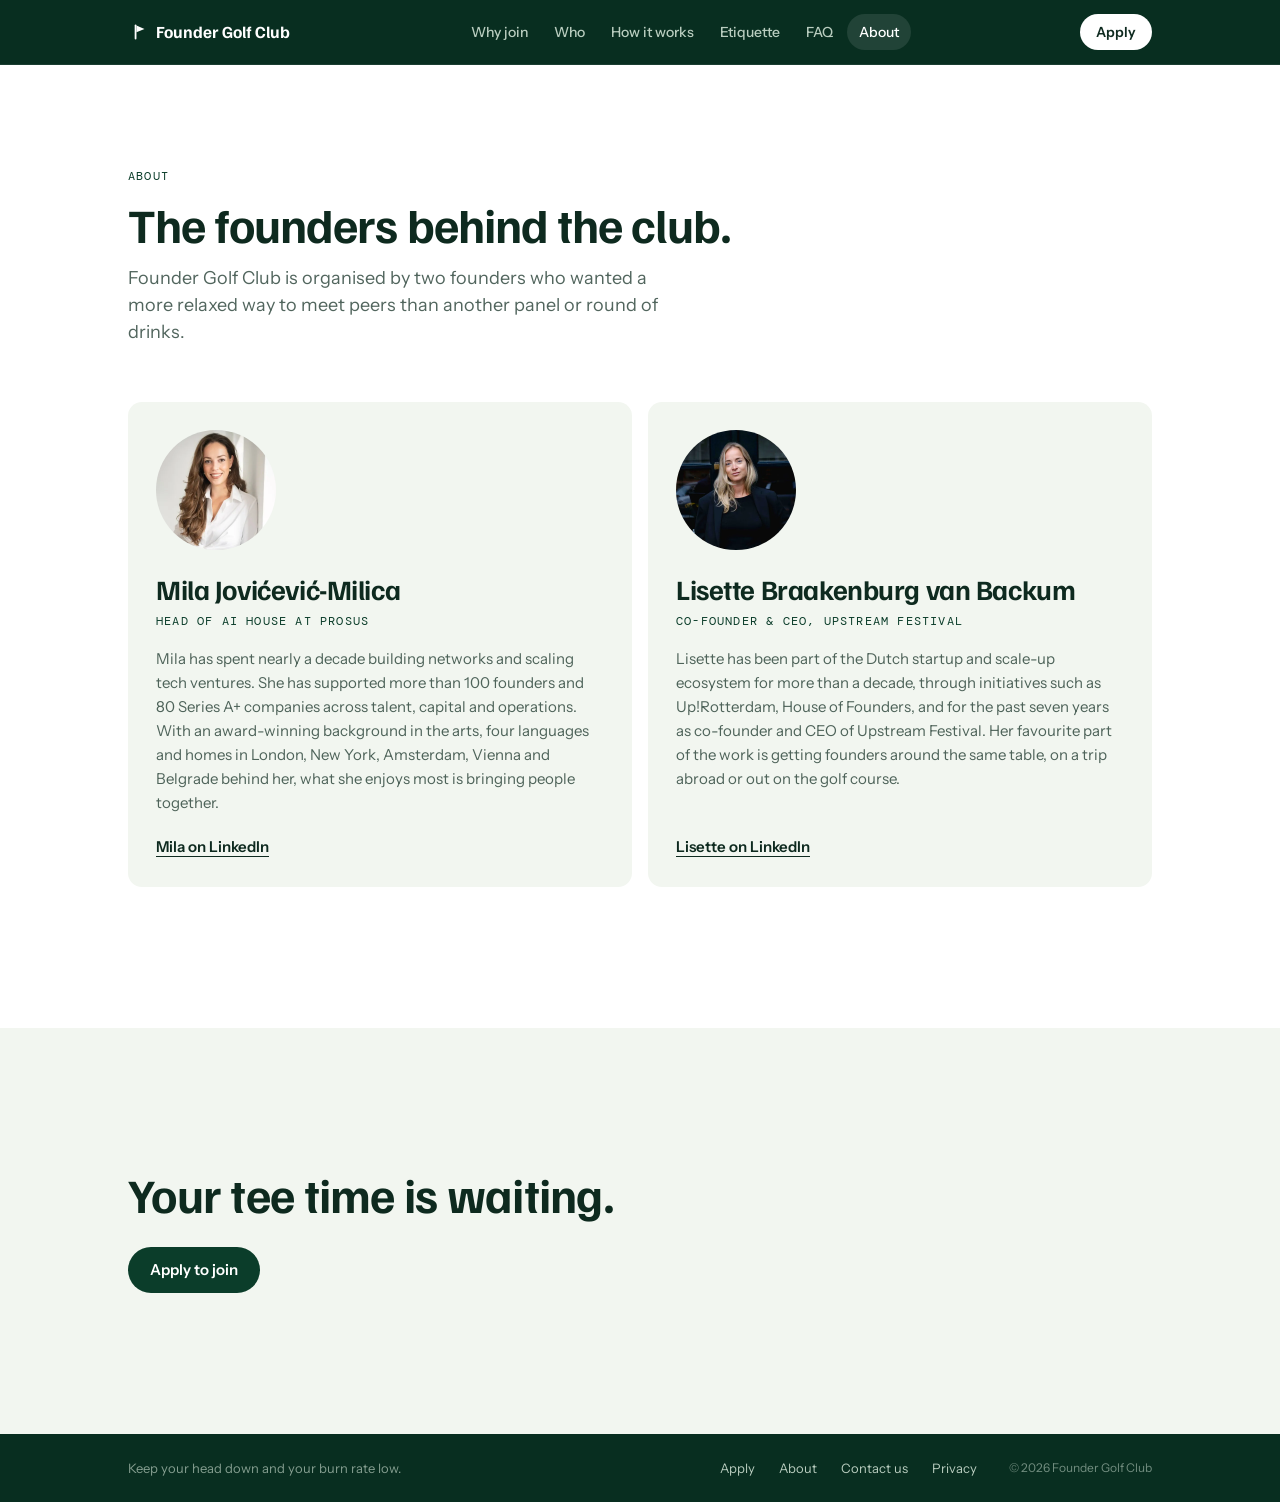
==== about/index.html @ c4867b23 "Reword the last line of Lisette's bio Co-Authored-By: Claude Opus 5.5 <noreply@anthropic.com> Claude" ====
<!doctype html>
<html lang="en">
<head>
  <meta charset="utf-8">
  <meta name="viewport" content="width=device-width, initial-scale=1">
  <title>About | Founder Golf Club</title>
  <meta name="description" content="Meet the founders behind Founder Golf Club.">
  <meta property="og:type" content="website">
  <meta property="og:url" content="https://www.foundergolfclub.nl/about/">
  <meta property="og:title" content="About | Founder Golf Club">
  <meta property="og:description" content="Meet the founders behind Founder Golf Club.">
  <meta property="og:image" content="https://www.foundergolfclub.nl/images/og-image.jpg">
  <meta property="og:image:width" content="1200">
  <meta property="og:image:height" content="630">
  <meta name="twitter:card" content="summary_large_image">
  <link rel="icon" href="/favicon.svg" type="image/svg+xml">
  <link rel="icon" href="/favicon.png" sizes="32x32" type="image/png">
  <link rel="apple-touch-icon" href="/apple-touch-icon.png">
  <link rel="preload" href="/fonts/familjen-grotesk-latin-wght-normal.woff2" as="font" type="font/woff2" crossorigin>
  <link rel="preload" href="/fonts/instrument-sans-latin-400-normal.woff2" as="font" type="font/woff2" crossorigin>
  <link rel="stylesheet" href="/styles.css">
  <script src="/script.js" defer></script>
</head>
<body>
  <header class="site-header">
    <div class="header-inner wrap">
      <a class="logo" href="/"><svg class="logo-flag" viewBox="0 0 32 32" width="22" height="22" aria-hidden="true"><path d="M11 6.5v19" stroke="currentColor" stroke-width="2.6" stroke-linecap="round"/><path class="flag-cloth" d="M12.3 6.5 24 11.5l-11.7 5z" fill="currentColor"/></svg><span>Founder Golf Club</span></a>
      <nav class="nav" id="nav" aria-label="Main">
        <a href="/#why">Why join</a>
        <a href="/#who">Who</a>
        <a href="/#how">How it works</a>
        <a href="/#etiquette">Etiquette</a>
        <a href="/#faq">FAQ</a>
        <a href="/about/" aria-current="page">About</a>
      </nav>
      <div class="header-actions">
        <a class="button button-white button-small" href="https://milaprojects.notion.site/40cae63767768053b13bd6b14be5f0df" target="_blank" rel="noopener">Apply</a>
        <button class="menu-button" type="button" aria-expanded="false" aria-controls="nav">Menu</button>
      </div>
    </div>
  </header>

  <main class="about-page wrap">
    <p class="eyebrow">About</p>
    <h1>The founders behind the club.</h1>
    <p class="statement">Founder Golf Club is organised by two founders who wanted a more relaxed way to meet peers than another panel or round of drinks.</p>

    <div class="people">
      <article class="person">
        <img class="person-photo" src="/images/mila.webp" width="480" height="480" alt="Portrait of Mila Jovićević-Milica">
        <h2>Mila Jovićević-Milica</h2>
        <p class="person-role">Head of AI House at Prosus</p>
        <p>Mila has spent nearly a decade building networks and scaling tech ventures. She has supported more than 100 founders and 80 Series A+ companies across talent, capital and operations. With an award-winning background in the arts, four languages and homes in London, New York, Amsterdam, Vienna and Belgrade behind her, what she enjoys most is bringing people together.</p>
        <a class="person-link" href="https://www.linkedin.com/in/mila-j/" target="_blank" rel="noopener">Mila on LinkedIn</a>
      </article>

      <article class="person">
        <img class="person-photo" src="/images/lisette.webp" width="480" height="480" alt="Portrait of Lisette Braakenburg van Backum">
        <h2>Lisette Braakenburg van Backum</h2>
        <p class="person-role">Co-founder &amp; CEO, Upstream Festival</p>
        <p>Lisette has been part of the Dutch startup and scale-up ecosystem for more than a decade, through initiatives such as Up!Rotterdam, House of Founders, and for the past seven years as co-founder and CEO of Upstream Festival. Her favourite part of the work is getting founders around the same table, on a trip abroad or out on the golf course.</p>
        <a class="person-link" href="https://www.linkedin.com/in/lisettebraakenburgvanbackum/" target="_blank" rel="noopener">Lisette on LinkedIn</a>
      </article>
    </div>
  </main>

  <section class="closing" aria-labelledby="apply-title">
    <div class="closing-inner wrap">
      <div class="closing-text">
        <h2 id="apply-title">Your tee time is waiting.</h2>
        <a class="button button-green" href="https://milaprojects.notion.site/40cae63767768053b13bd6b14be5f0df" target="_blank" rel="noopener">Apply to join</a>
      </div>
    </div>
  </section>

  <footer class="site-footer">
    <div class="footer-inner wrap">
      <p class="footer-tagline">Keep your head down and your burn rate low.</p>
      <nav class="footer-links" aria-label="Footer">
        <a href="https://milaprojects.notion.site/40cae63767768053b13bd6b14be5f0df" target="_blank" rel="noopener">Apply</a>
        <a href="/about/">About</a>
        <a href="/contact/">Contact us</a>
        <a href="/privacy/">Privacy</a>
      </nav>
      <span class="footer-copy">© 2026 Founder Golf Club</span>
    </div>
  </footer>
</body>
</html>
---- styles.css ----
/* Founder Golf Club */

@font-face { font-family: "Familjen Grotesk"; src: url("/fonts/familjen-grotesk-latin-wght-normal.woff2") format("woff2"); font-weight: 400 700; font-display: swap; }
@font-face { font-family: "Instrument Sans"; src: url("/fonts/instrument-sans-latin-400-normal.woff2") format("woff2"); font-weight: 400; font-display: swap; }
@font-face { font-family: "Instrument Sans"; src: url("/fonts/instrument-sans-latin-500-normal.woff2") format("woff2"); font-weight: 500; font-display: swap; }
@font-face { font-family: "Instrument Sans"; src: url("/fonts/instrument-sans-latin-600-normal.woff2") format("woff2"); font-weight: 600; font-display: swap; }
@font-face { font-family: "DM Mono"; src: url("/fonts/dm-mono-latin-400-normal.woff2") format("woff2"); font-weight: 400; font-display: swap; }

:root {
  --green: #0B3D2A;
  --green-deep: #082E20;
  --ink: #0E2A1F;
  --ink-soft: rgba(14, 42, 31, .72);
  --sage: #DCE9DC;
  --sage-light: #F2F6F0;
  --mist: #B9CDBF;
  --white: #FFFFFF;
  --line: rgba(14, 42, 31, .12);
  --display: "Familjen Grotesk", system-ui, sans-serif;
  --body: "Instrument Sans", system-ui, sans-serif;
  --mono: "DM Mono", ui-monospace, monospace;
  --gutter: clamp(20px, 5vw, 48px);
  --header-height: 64px;
  --section-space: clamp(88px, 11vw, 152px);
}

* { box-sizing: border-box; }
html { scroll-behavior: smooth; scroll-padding-top: calc(var(--header-height) + 8px); }
body { margin: 0; background: var(--white); color: var(--ink); font-family: var(--body); font-size: 16px; line-height: 1.6; -webkit-font-smoothing: antialiased; }
a { color: inherit; }
img { display: block; max-width: 100%; }
h1, h2, h3, p, ol, ul, dl, dd, figure { margin: 0; }
:focus-visible { outline: 2px solid currentColor; outline-offset: 3px; border-radius: 4px; }
@media (prefers-reduced-motion: reduce) { html { scroll-behavior: auto; } * { transition: none !important; } }

.wrap { max-width: 1120px; margin: 0 auto; padding-left: var(--gutter); padding-right: var(--gutter); }

/* Shared text styles */
.eyebrow { font-family: var(--mono); font-size: 12px; letter-spacing: .1em; text-transform: uppercase; color: var(--green); }
h2 { font-family: var(--display); font-weight: 700; font-size: clamp(28px, 3.2vw, 40px); line-height: 1.08; letter-spacing: -.015em; text-wrap: balance; }
.eyebrow + h2 { margin-top: 12px; }
.statement { margin-top: 16px; max-width: 560px; font-size: 18px; line-height: 1.5; color: var(--ink-soft); }

/* Buttons */
.button { display: inline-flex; align-items: center; justify-content: center; min-height: 46px; padding: 0 22px; border-radius: 999px; font-size: 15px; font-weight: 600; text-decoration: none; transition: transform .2s ease, background-color .2s ease; }
.button:hover { transform: translateY(-1px); }
.button-green { background: var(--green); color: var(--white); }
.button-white { background: var(--white); color: var(--ink); }
.button-small { min-height: 36px; padding: 0 16px; font-size: 14px; }

/* Header */
.site-header { position: sticky; top: 0; z-index: 20; background: var(--green-deep); color: var(--white); border-bottom: 1px solid rgba(255, 255, 255, .08); }
.header-inner { display: flex; align-items: center; justify-content: space-between; gap: 24px; min-height: var(--header-height); }
.logo { display: inline-flex; align-items: center; gap: 6px; font-family: var(--display); font-weight: 700; font-size: 17px; text-decoration: none; white-space: nowrap; }
.logo-flag { flex: none; overflow: visible; }
/* The flag waves gently while the logo is hovered */
.flag-cloth { transform-box: fill-box; transform-origin: left center; }
.logo:hover .flag-cloth { animation: flag-wave 1.1s ease-in-out infinite; }
@keyframes flag-wave {
  0%, 100% { transform: skewY(0) scaleX(1); }
  25% { transform: skewY(-9deg) scaleX(.92); }
  50% { transform: skewY(0) scaleX(.86); }
  75% { transform: skewY(7deg) scaleX(.94); }
}
@media (prefers-reduced-motion: reduce) { .logo:hover .flag-cloth { animation: none; } }
.nav { display: flex; align-items: center; gap: 2px; }
.nav a { display: inline-flex; align-items: center; min-height: 36px; padding: 0 12px; border-radius: 999px; font-size: 14px; font-weight: 500; text-decoration: none; color: var(--mist); transition: color .2s ease, background-color .2s ease; }
.nav a:hover { color: var(--white); }
.nav a[aria-current="true"] { color: var(--white); background: rgba(255, 255, 255, .1); }
.header-actions { display: flex; align-items: center; gap: 8px; }
.menu-button { display: none; min-height: 36px; padding: 0 14px; border: 1px solid rgba(255, 255, 255, .35); border-radius: 999px; background: transparent; color: var(--white); font: 600 14px var(--body); cursor: pointer; }

@media (max-width: 960px) {
  .header-inner { flex-wrap: wrap; gap: 0 12px; }
  .menu-button { display: inline-flex; align-items: center; }
  .nav { order: 3; display: none; width: 100%; flex-direction: column; align-items: stretch; padding: 4px 0 16px; }
  .nav.is-open { display: flex; }
  .nav a { min-height: 46px; padding: 0 12px; font-size: 16px; border-radius: 10px; }
}

/* Hero */
.hero { background-color: var(--green); background-image: url("/images/contours.svg"); background-size: cover; background-position: center; color: var(--white); }
.hero-inner { display: grid; grid-template-columns: 1.2fr .8fr; gap: clamp(40px, 6vw, 96px); align-items: center; padding-top: clamp(64px, 9vw, 128px); padding-bottom: clamp(64px, 9vw, 128px); }
.hero h1 { font-family: var(--display); font-weight: 700; font-size: clamp(38px, 4.6vw, 60px); line-height: 1.02; letter-spacing: -.025em; text-wrap: balance; }
.hero-lead { margin-top: 20px; max-width: 460px; font-size: 17px; line-height: 1.55; color: rgba(255, 255, 255, .8); }
.hero-actions { display: flex; flex-wrap: wrap; align-items: center; gap: 16px 24px; margin-top: 32px; }
.hero-photo { border-radius: 16px; overflow: hidden; aspect-ratio: 4 / 5; max-width: 100%; box-shadow: 0 0 0 1px rgba(255, 255, 255, .12); }
.hero-photo img { width: 100%; height: 100%; object-fit: cover; object-position: 50% 55%; }

@media (max-width: 820px) {
  .hero-inner { grid-template-columns: 1fr; }
  .hero-photo { aspect-ratio: 4 / 3; }
}

/* Sections */
.section { padding-top: var(--section-space); padding-bottom: var(--section-space); }
.section-sage { background: var(--sage-light); }
.section-green { background: var(--green); color: var(--white); }
.section-green .eyebrow { color: var(--mist); }



/* Why */
.reasons { margin-top: 56px; display: grid; grid-template-columns: repeat(2, minmax(0, 1fr)); gap: 1px; background: var(--line); border: 1px solid var(--line); border-radius: 14px; overflow: hidden; }
.reason { padding: 28px; background: var(--white); }
.reason-tag { font-family: var(--mono); font-size: 12px; letter-spacing: .1em; text-transform: uppercase; color: var(--green); }
.reason h3 { margin-top: 10px; font-family: var(--display); font-weight: 700; font-size: 20px; line-height: 1.2; letter-spacing: -.005em; text-wrap: balance; }
.reason p:last-child { margin-top: 8px; font-size: 15px; color: var(--ink-soft); }
@media (max-width: 720px) { .reasons { grid-template-columns: 1fr; } }

/* Who */
.criteria-label { margin-top: 56px; font-family: var(--mono); font-size: 12px; letter-spacing: .1em; text-transform: uppercase; color: var(--green); }
.criteria-row { margin-top: 14px; padding: 0; list-style: none; display: grid; grid-template-columns: repeat(4, minmax(0, 1fr)); gap: 16px; }
.criteria-row li { position: relative; padding: 60px 22px 24px; border-radius: 14px; background: var(--sage-light); }
.criteria-row h3 { font-family: var(--display); font-weight: 700; font-size: 18px; line-height: 1.25; }
.criteria-row p { margin-top: 6px; font-size: 14px; color: var(--ink-soft); }
.criteria-row li::before { content: ""; position: absolute; left: 22px; top: 24px; width: 20px; height: 20px; border-radius: 50%; background: var(--green) url("data:image/svg+xml,%3Csvg xmlns='http://www.w3.org/2000/svg' viewBox='0 0 16 16'%3E%3Cpath d='M4.5 8.2l2.3 2.3 4.7-4.9' fill='none' stroke='%23fff' stroke-width='1.6' stroke-linecap='round' stroke-linejoin='round'/%3E%3C/svg%3E") center / 20px no-repeat; }
@media (max-width: 960px) { .criteria-row { grid-template-columns: repeat(2, minmax(0, 1fr)); } }
@media (max-width: 560px) {
  .criteria-row { grid-template-columns: 1fr; gap: 10px; }
  .criteria-row li { padding: 18px 20px 18px 56px; }
  .criteria-row li::before { left: 20px; top: 20px; }
}
.guests-note { margin-top: 32px; padding-top: 20px; border-top: 1px solid var(--line); max-width: 760px; }
.guests-title { font-family: var(--mono); font-size: 12px; letter-spacing: .1em; text-transform: uppercase; color: var(--green); }
.guests-note ul { margin-top: 10px; padding-left: 18px; display: grid; gap: 6px; }
.guests-note li { font-size: 14px; color: var(--ink-soft); }
.guests-note strong { font-weight: 600; color: var(--ink); }

/* How */
.steps { margin-top: 56px; padding: 0; list-style: none; display: grid; grid-template-columns: repeat(auto-fit, minmax(240px, 1fr)); gap: 32px; }
.steps li { position: relative; padding-top: 18px; border-top: 1px solid var(--green); }
/* Arrowhead at the right end of each step's line */
.steps li::after { content: ""; position: absolute; top: -5px; right: 1px; width: 8px; height: 8px; border-top: 1px solid var(--green); border-right: 1px solid var(--green); transform: rotate(45deg); }
.step-number { font-family: var(--mono); font-size: 12px; letter-spacing: .1em; text-transform: uppercase; color: var(--green); }
.steps h3 { margin: 8px 0 6px; font-family: var(--display); font-size: 20px; font-weight: 700; line-height: 1.2; }
.steps p:last-child { font-size: 15px; color: var(--ink-soft); }

/* Etiquette */
.rules { margin-top: 56px; padding: 0; list-style: none; display: grid; grid-template-columns: repeat(2, minmax(0, 1fr)); gap: 0 56px; }
.rules li { padding: 18px 0; border-top: 1px solid rgba(255, 255, 255, .18); }
.rules h3 { font-family: var(--display); font-size: 18px; font-weight: 700; line-height: 1.25; }
.rules p { margin-top: 4px; font-size: 13px; color: rgba(255, 255, 255, .66); }
.rules-note { margin-top: 28px; font-size: 14px; color: var(--mist); }
@media (max-width: 760px) { .rules { grid-template-columns: 1fr; } }

/* Q&A */
.faq-layout { display: grid; grid-template-columns: minmax(0, .5fr) minmax(0, 1.5fr); gap: 48px; align-items: start; }
.faq-list { border-top: 1px solid var(--line); }
.faq-list details { border-bottom: 1px solid var(--line); }
.faq-list summary { display: flex; justify-content: space-between; align-items: center; gap: 16px; padding: 14px 0; font-weight: 500; font-size: 15px; cursor: pointer; list-style: none; }
.faq-list summary::-webkit-details-marker { display: none; }
.faq-list summary::after { content: "+"; flex: none; font-family: var(--mono); font-size: 18px; line-height: 1; color: var(--green); transition: transform .2s ease; }
.faq-list details[open] summary::after { transform: rotate(45deg); }
.faq-list details p { padding-bottom: 16px; max-width: 600px; font-size: 15px; color: var(--ink-soft); }
@media (max-width: 820px) { .faq-layout { grid-template-columns: 1fr; gap: 24px; } }

/* Closing call to action */
.closing { background: var(--sage-light); }
.closing-inner { display: flex; flex-wrap: wrap; align-items: center; justify-content: space-between; gap: 40px 64px; padding-top: var(--section-space); padding-bottom: var(--section-space); }
.closing-text { flex: 999 1 420px; min-width: 0; display: flex; flex-direction: column; align-items: flex-start; gap: 14px; }
.closing h2 { font-size: clamp(32px, 4vw, 48px); }
.closing-text p:not(.eyebrow) { max-width: 440px; font-size: 17px; color: var(--ink-soft); }
.closing-text .button { margin-top: 12px; }
.closing-photo { flex: 0 1 320px; width: 320px; max-width: 100%; aspect-ratio: 4 / 3; overflow: hidden; border-radius: 14px; }
.closing-photo img { width: 100%; height: 100%; object-fit: cover; }

/* Footer: one thin row that wraps on small screens */
.site-footer { background: var(--green-deep); color: var(--mist); font-size: 13px; }
.footer-inner { display: flex; flex-wrap: wrap; align-items: center; gap: 12px 32px; padding-top: 24px; padding-bottom: 24px; }
.footer-tagline { flex: 1 1 auto; color: rgba(185, 205, 191, .7); }
.footer-links { display: flex; flex-wrap: wrap; gap: 8px 24px; }
.footer-links a { text-decoration: none; }
.site-footer a:hover { color: var(--white); }
.footer-copy { font-size: 12px; color: rgba(185, 205, 191, .6); }
@media (max-width: 760px) { .footer-tagline { flex-basis: 100%; order: 1; } .footer-links { order: 2; } .footer-copy { order: 3; flex-basis: 100%; } }

/* Simple text pages: privacy and contact */
.text-page { padding-top: clamp(56px, 8vw, 104px); padding-bottom: var(--section-space); }
.text-page > * { max-width: 680px; }
.text-page h1 { margin-top: 12px; font-family: var(--display); font-weight: 700; font-size: clamp(32px, 4vw, 48px); line-height: 1.05; letter-spacing: -.02em; }
.text-page h2 { margin-top: 40px; font-family: var(--body); font-size: 17px; font-weight: 600; letter-spacing: 0; }
.text-page h2 + p, .text-page h2 + ul { margin-top: 8px; }
.text-page p, .text-page li { font-size: 15px; color: var(--ink-soft); }
.text-page ul { padding-left: 20px; display: grid; gap: 4px; }
.text-page .statement { font-size: 18px; }
.text-page p + p { margin-top: 10px; }
.text-page .updated { margin-top: 40px; font-size: 13px; }
.contact-email { margin-top: 32px; }
.contact-email a { font-family: var(--display); font-weight: 700; font-size: clamp(22px, 3vw, 30px); color: var(--ink); text-underline-offset: 6px; text-decoration-thickness: 1px; }
.organisers { padding: 0 !important; list-style: none; border-top: 1px solid var(--line); gap: 0 !important; }
.organisers li { padding: 14px 0; border-bottom: 1px solid var(--line); }
.organiser-name { font-weight: 600; color: var(--ink); }
.organisers a { text-underline-offset: 4px; }

/* Apply page */
.apply-page { padding-top: clamp(56px, 8vw, 104px); padding-bottom: var(--section-space); }
.apply-page h1 { margin-top: 12px; font-family: var(--display); font-weight: 700; font-size: clamp(32px, 4vw, 48px); line-height: 1.05; letter-spacing: -.02em; }
.apply-page .statement { margin-bottom: 40px; }
.form-frame { max-width: 760px; border-radius: 14px; overflow: hidden; border: 1px solid var(--line); }
.form-frame iframe { display: block; width: 100%; height: 1000px; border: 0; background: var(--white); }
@media (max-width: 640px) { .form-frame iframe { height: 1200px; } }
.form-fallback { margin-top: 16px; font-size: 14px; color: var(--ink-soft); }

/* About page */
.nav a[aria-current="page"] { color: var(--white); background: rgba(255, 255, 255, .1); }
.about-page { padding-top: clamp(56px, 8vw, 104px); padding-bottom: var(--section-space); }
.about-page h1 { margin-top: 12px; max-width: 680px; font-family: var(--display); font-weight: 700; font-size: clamp(32px, 4vw, 48px); line-height: 1.05; letter-spacing: -.02em; text-wrap: balance; }
.people { margin-top: 56px; display: grid; grid-template-columns: repeat(2, minmax(0, 1fr)); gap: 16px; }
.person { display: flex; flex-direction: column; align-items: flex-start; padding: 28px; border-radius: 14px; background: var(--sage-light); }
.person-photo { width: 120px; height: 120px; border-radius: 50%; object-fit: cover; object-position: 50% 30%; }
.person h2 { margin-top: 24px; font-size: clamp(22px, 2.4vw, 28px); }
.person-role { margin-top: 8px; font-family: var(--mono); font-size: 12px; letter-spacing: .1em; text-transform: uppercase; color: var(--green); }
.person p:not(.person-role) { margin-top: 16px; font-size: 15px; color: var(--ink-soft); }
.person-link { margin-top: auto; padding-top: 20px; display: inline-flex; align-items: center; min-height: 44px; font-size: 15px; font-weight: 600; text-underline-offset: 4px; }
@media (max-width: 720px) { .people { grid-template-columns: 1fr; } }
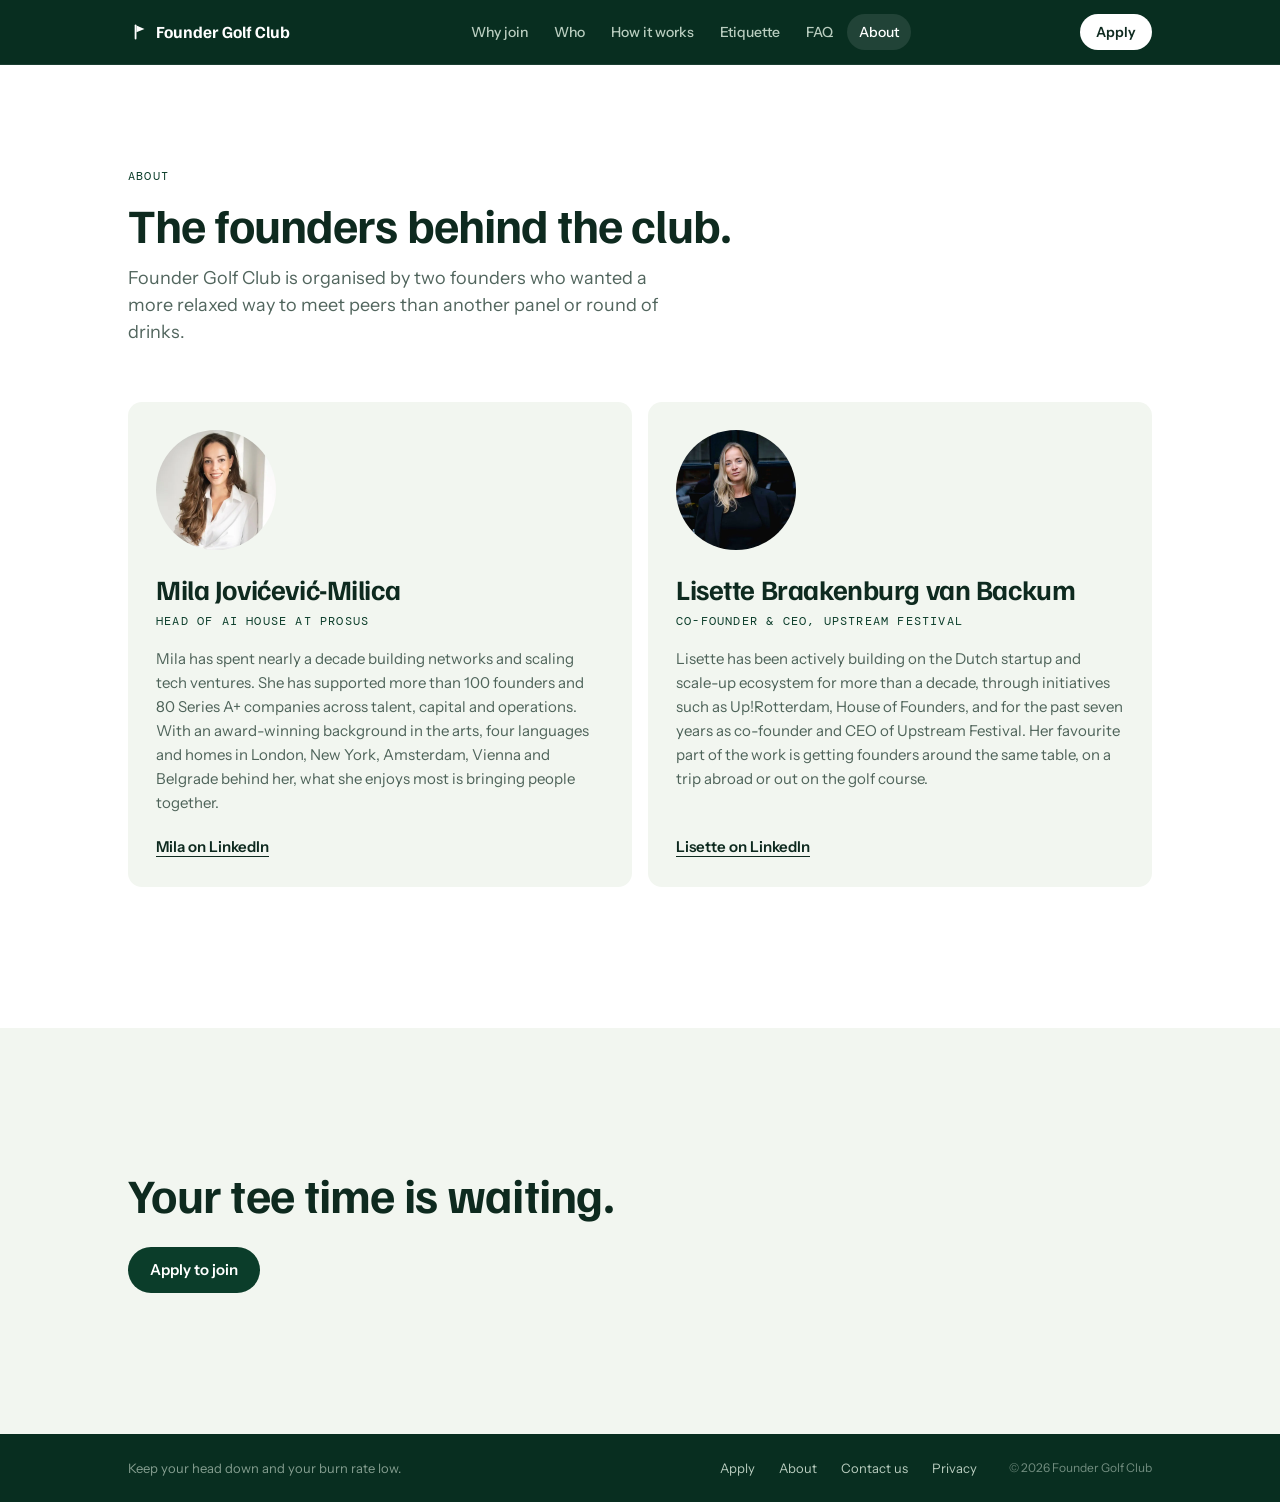
==== commit 7f26c473: "Reword the opening of Lisette's bio Co-Authored-By: Claude Opus 5.5 <noreply@anthropic.com> Claude-S" ====
--- a/about/index.html
+++ b/about/index.html
@@ -58,7 +58,7 @@
         <img class="person-photo" src="/images/lisette.webp" width="480" height="480" alt="Portrait of Lisette Braakenburg van Backum">
         <h2>Lisette Braakenburg van Backum</h2>
         <p class="person-role">Co-founder &amp; CEO, Upstream Festival</p>
-        <p>Lisette has been part of the Dutch startup and scale-up ecosystem for more than a decade, through initiatives such as Up!Rotterdam, House of Founders, and for the past seven years as co-founder and CEO of Upstream Festival. Her favourite part of the work is getting founders around the same table, on a trip abroad or out on the golf course.</p>
+        <p>Lisette has been actively building on the Dutch startup and scale-up ecosystem for more than a decade, through initiatives such as Up!Rotterdam, House of Founders, and for the past seven years as co-founder and CEO of Upstream Festival. Her favourite part of the work is getting founders around the same table, on a trip abroad or out on the golf course.</p>
         <a class="person-link" href="https://www.linkedin.com/in/lisettebraakenburgvanbackum/" target="_blank" rel="noopener">Lisette on LinkedIn</a>
       </article>
     </div>
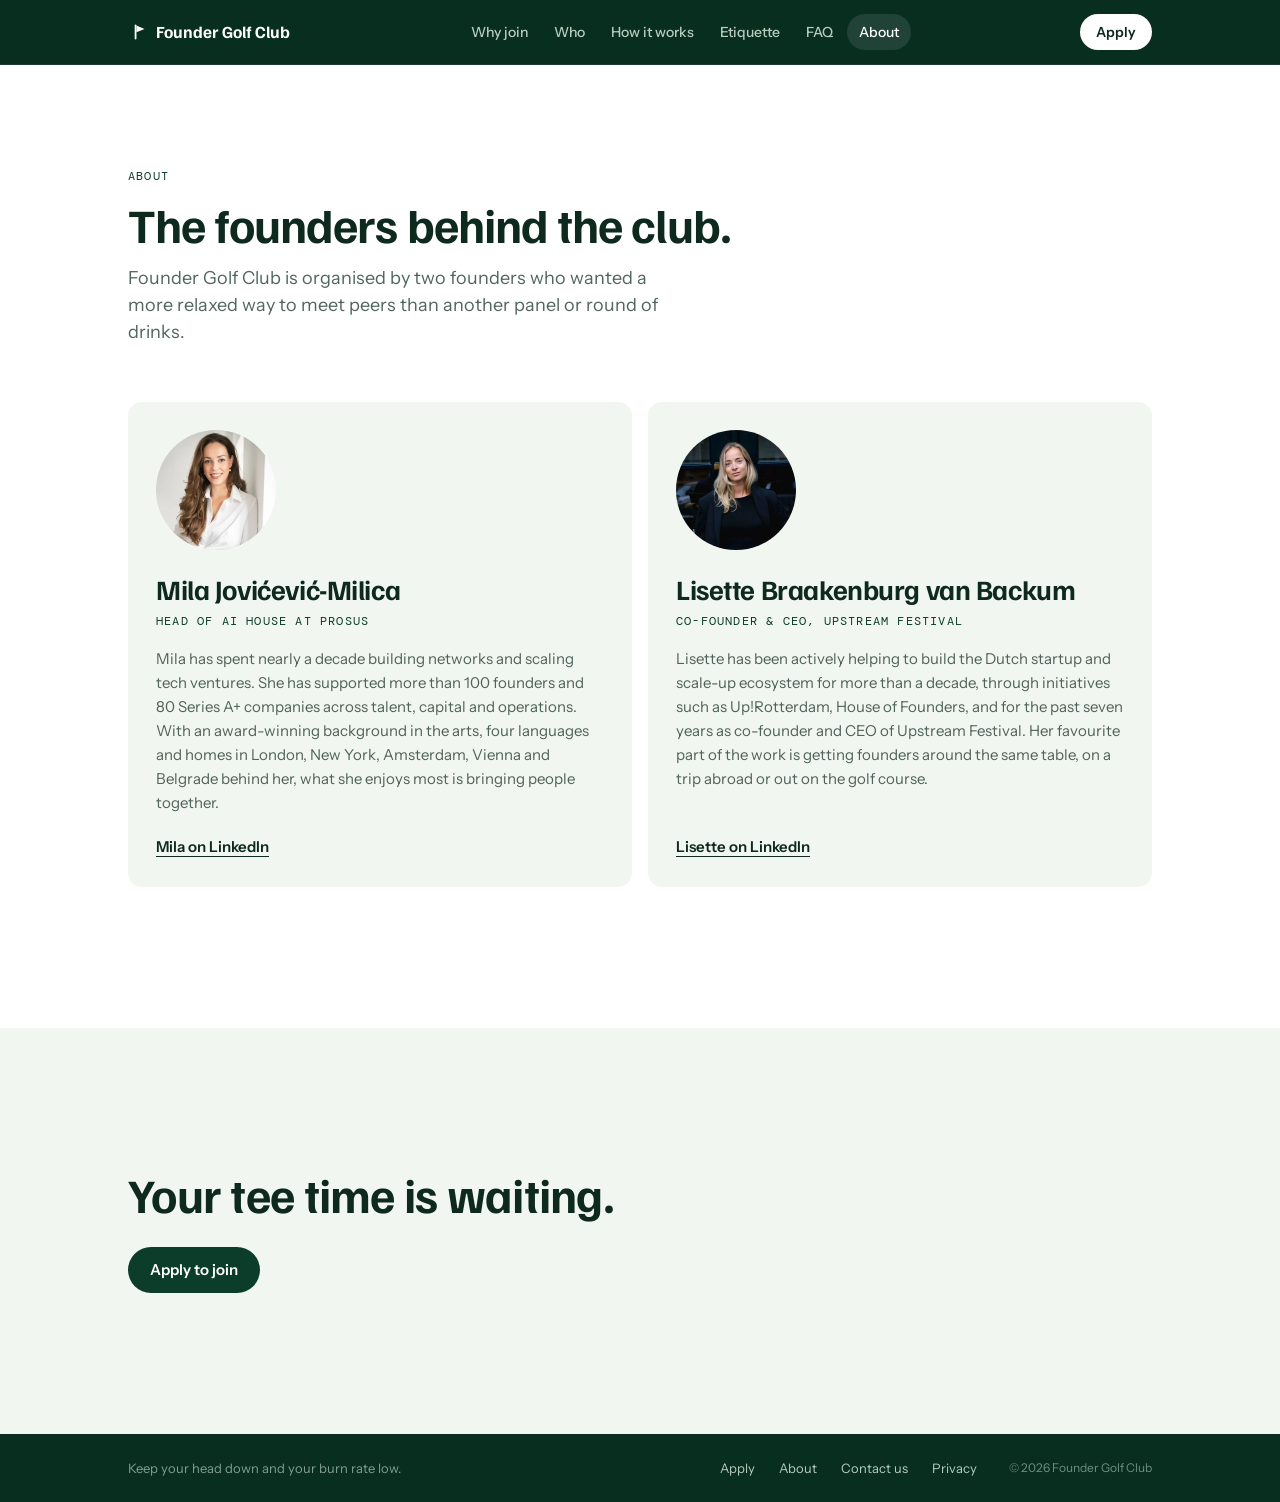
==== commit f5fa4ea7: "Reword the opening of Lisette's bio Co-Authored-By: Claude Opus 5.5 <noreply@anthropic.com> Claude-S" ====
--- a/about/index.html
+++ b/about/index.html
@@ -58,7 +58,7 @@
         <img class="person-photo" src="/images/lisette.webp" width="480" height="480" alt="Portrait of Lisette Braakenburg van Backum">
         <h2>Lisette Braakenburg van Backum</h2>
         <p class="person-role">Co-founder &amp; CEO, Upstream Festival</p>
-        <p>Lisette has been actively building on the Dutch startup and scale-up ecosystem for more than a decade, through initiatives such as Up!Rotterdam, House of Founders, and for the past seven years as co-founder and CEO of Upstream Festival. Her favourite part of the work is getting founders around the same table, on a trip abroad or out on the golf course.</p>
+        <p>Lisette has been actively helping to build the Dutch startup and scale-up ecosystem for more than a decade, through initiatives such as Up!Rotterdam, House of Founders, and for the past seven years as co-founder and CEO of Upstream Festival. Her favourite part of the work is getting founders around the same table, on a trip abroad or out on the golf course.</p>
         <a class="person-link" href="https://www.linkedin.com/in/lisettebraakenburgvanbackum/" target="_blank" rel="noopener">Lisette on LinkedIn</a>
       </article>
     </div>
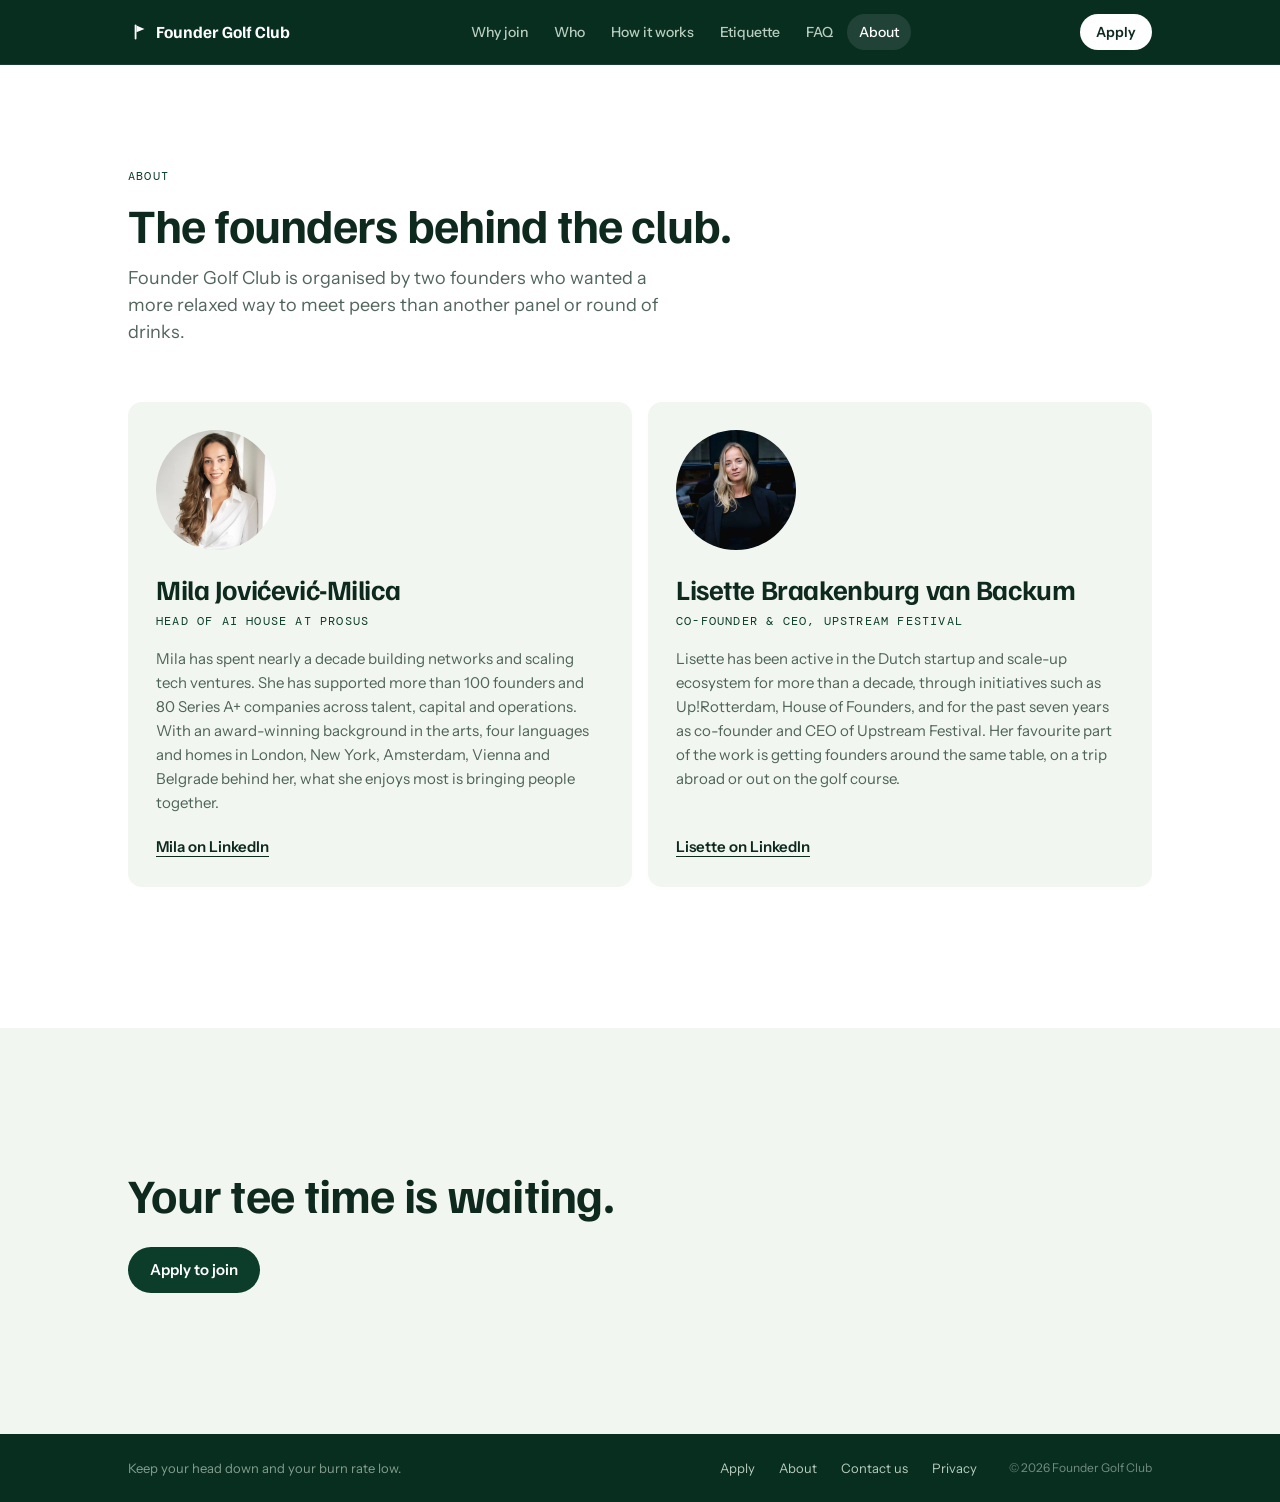
==== commit 61b5c3da: "Reword the opening of Lisette's bio Co-Authored-By: Claude Opus 5.5 <noreply@anthropic.com> Claude-S" ====
--- a/about/index.html
+++ b/about/index.html
@@ -58,7 +58,7 @@
         <img class="person-photo" src="/images/lisette.webp" width="480" height="480" alt="Portrait of Lisette Braakenburg van Backum">
         <h2>Lisette Braakenburg van Backum</h2>
         <p class="person-role">Co-founder &amp; CEO, Upstream Festival</p>
-        <p>Lisette has been actively helping to build the Dutch startup and scale-up ecosystem for more than a decade, through initiatives such as Up!Rotterdam, House of Founders, and for the past seven years as co-founder and CEO of Upstream Festival. Her favourite part of the work is getting founders around the same table, on a trip abroad or out on the golf course.</p>
+        <p>Lisette has been active in the Dutch startup and scale-up ecosystem for more than a decade, through initiatives such as Up!Rotterdam, House of Founders, and for the past seven years as co-founder and CEO of Upstream Festival. Her favourite part of the work is getting founders around the same table, on a trip abroad or out on the golf course.</p>
         <a class="person-link" href="https://www.linkedin.com/in/lisettebraakenburgvanbackum/" target="_blank" rel="noopener">Lisette on LinkedIn</a>
       </article>
     </div>
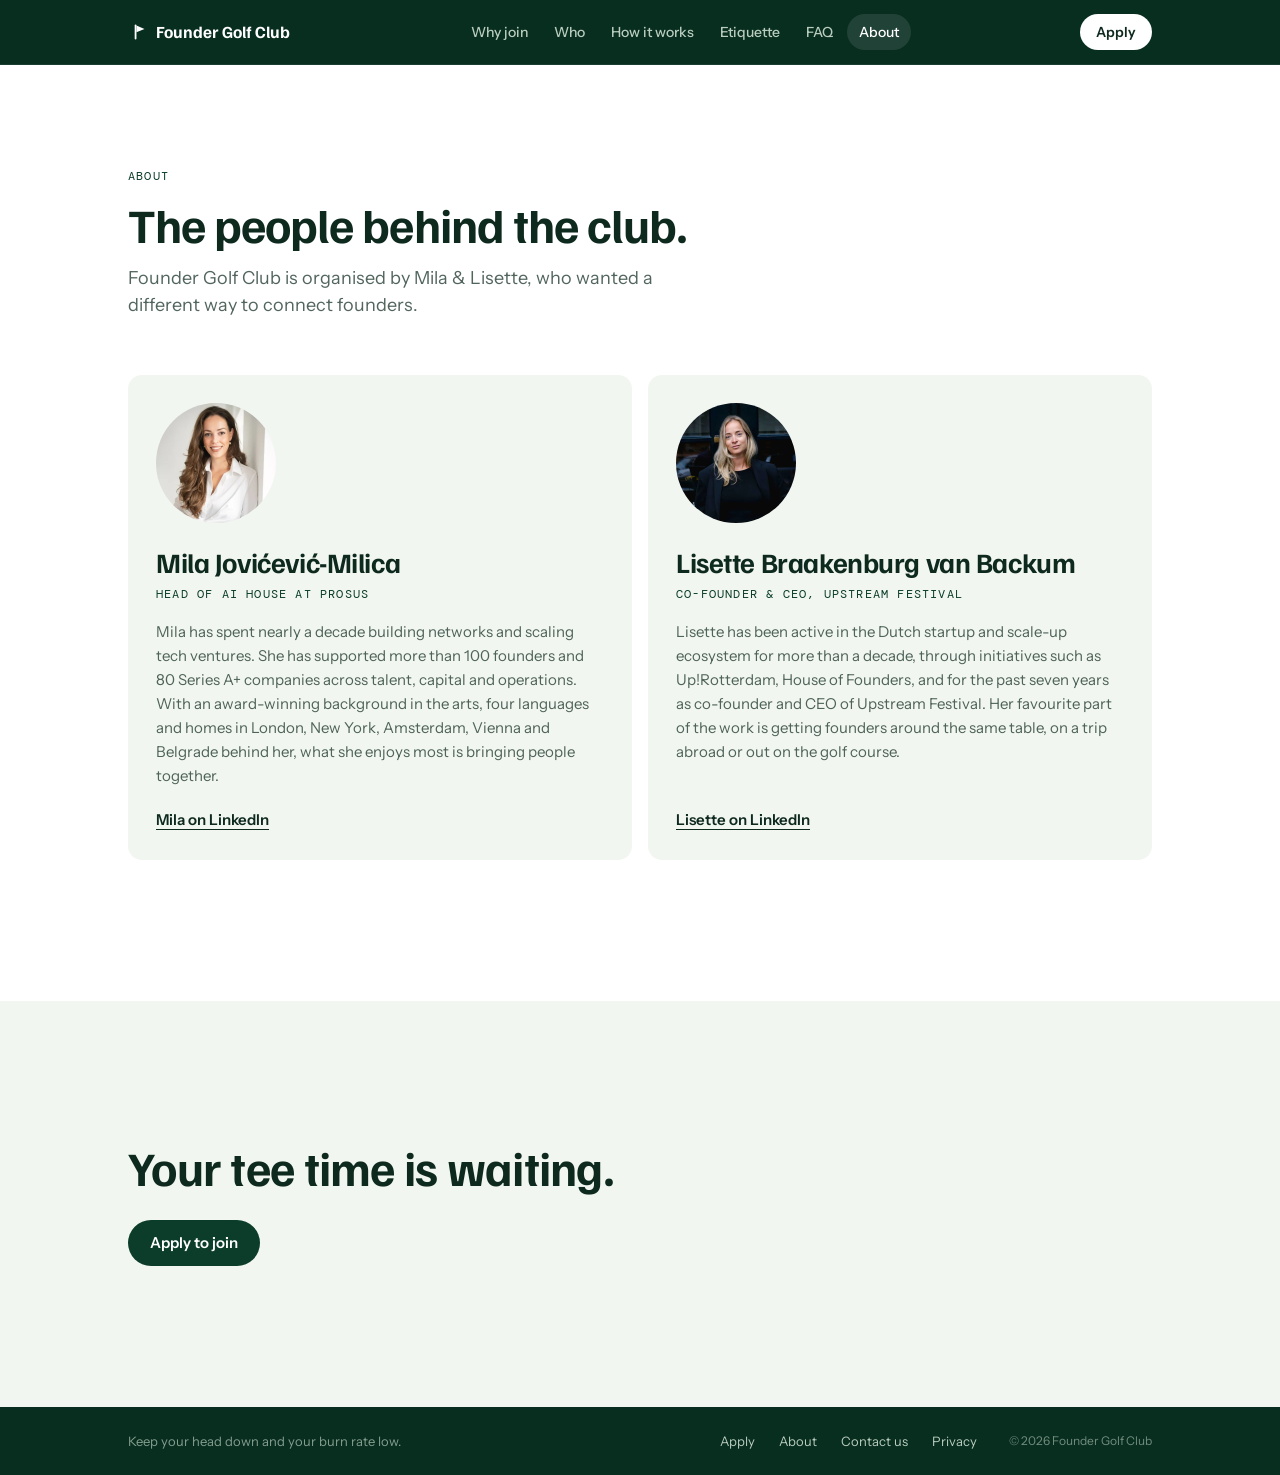
==== commit e13cf799: "Update the About page heading and intro Co-Authored-By: Claude Opus 5.5 <noreply@anthropic.com> Clau" ====
--- a/about/index.html
+++ b/about/index.html
@@ -4,11 +4,11 @@
   <meta charset="utf-8">
   <meta name="viewport" content="width=device-width, initial-scale=1">
   <title>About | Founder Golf Club</title>
-  <meta name="description" content="Meet the founders behind Founder Golf Club.">
+  <meta name="description" content="Meet the people behind Founder Golf Club.">
   <meta property="og:type" content="website">
   <meta property="og:url" content="https://www.foundergolfclub.nl/about/">
   <meta property="og:title" content="About | Founder Golf Club">
-  <meta property="og:description" content="Meet the founders behind Founder Golf Club.">
+  <meta property="og:description" content="Meet the people behind Founder Golf Club.">
   <meta property="og:image" content="https://www.foundergolfclub.nl/images/og-image.jpg">
   <meta property="og:image:width" content="1200">
   <meta property="og:image:height" content="630">
@@ -42,8 +42,8 @@
 
   <main class="about-page wrap">
     <p class="eyebrow">About</p>
-    <h1>The founders behind the club.</h1>
-    <p class="statement">Founder Golf Club is organised by two founders who wanted a more relaxed way to meet peers than another panel or round of drinks.</p>
+    <h1>The people behind the club.</h1>
+    <p class="statement">Founder Golf Club is organised by Mila &amp; Lisette, who wanted a different way to connect founders.</p>
 
     <div class="people">
       <article class="person">
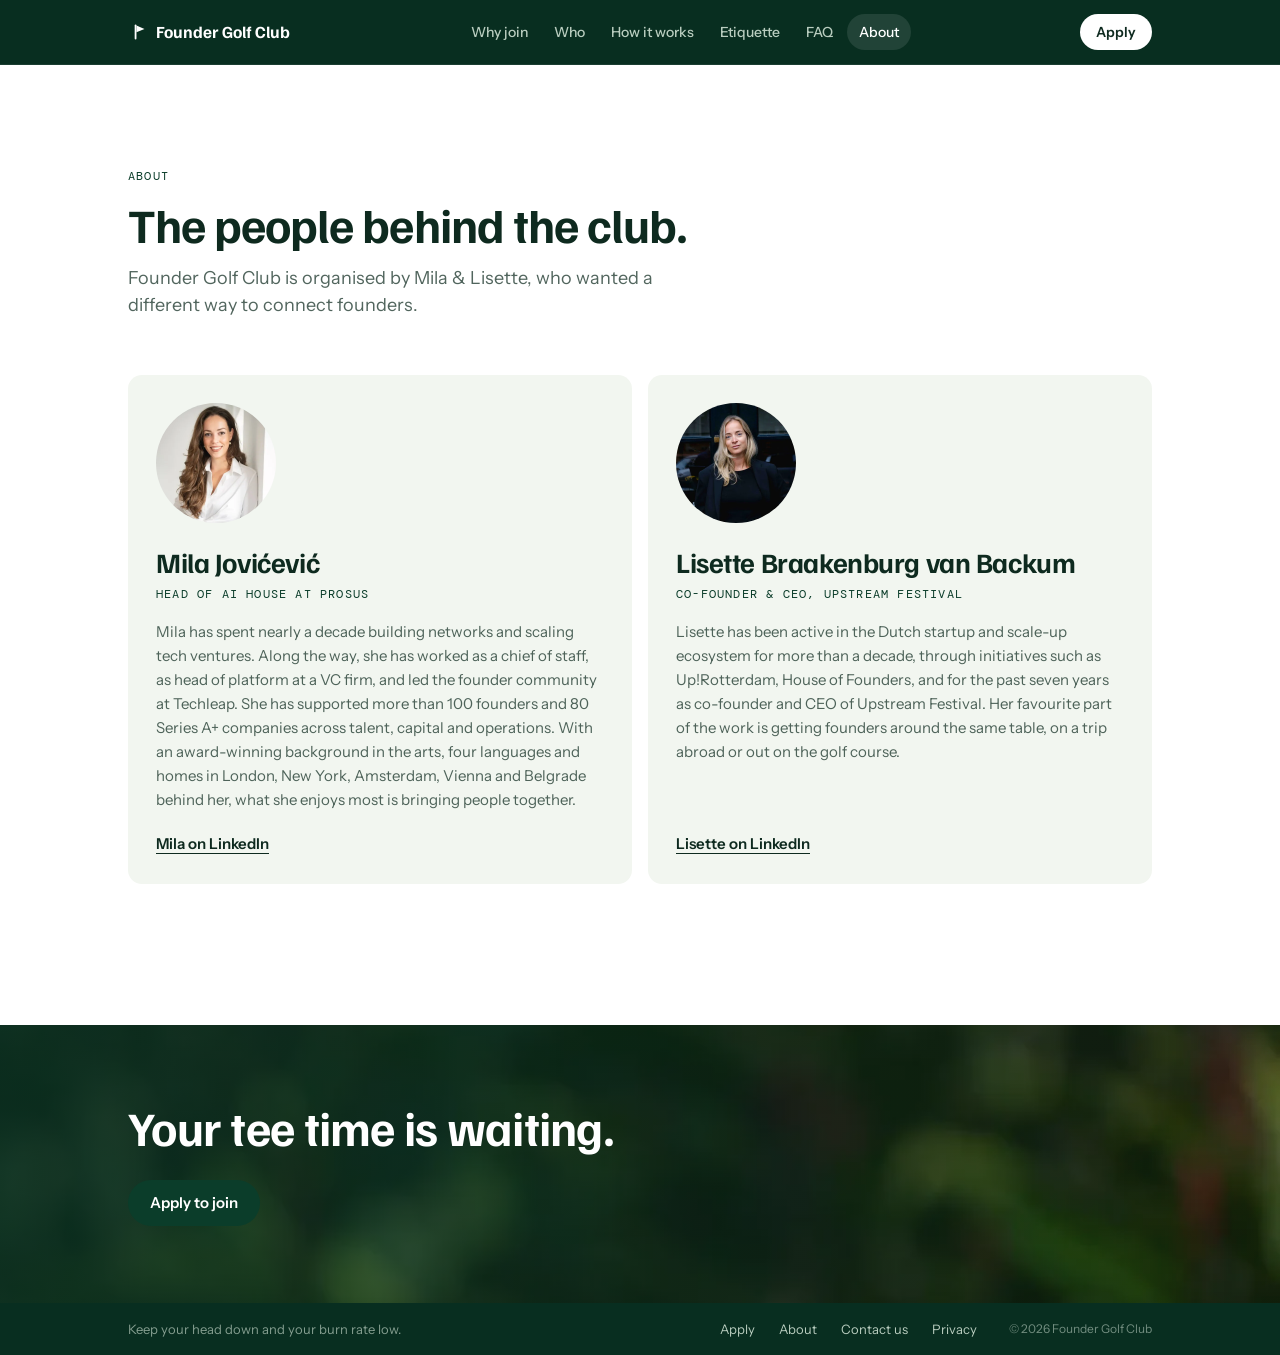
==== commit d4e1ff28: "Add a video hero and refine the homepage design - Hero: golf ball video behind the heading, with a s" ====
--- a/about/index.html
+++ b/about/index.html
@@ -47,10 +47,10 @@
 
     <div class="people">
       <article class="person">
-        <img class="person-photo" src="/images/mila.webp" width="480" height="480" alt="Portrait of Mila Jovićević-Milica">
-        <h2>Mila Jovićević-Milica</h2>
+        <img class="person-photo" src="/images/mila.webp" width="480" height="480" alt="Portrait of Mila Jovićević">
+        <h2>Mila Jovićević</h2>
         <p class="person-role">Head of AI House at Prosus</p>
-        <p>Mila has spent nearly a decade building networks and scaling tech ventures. She has supported more than 100 founders and 80 Series A+ companies across talent, capital and operations. With an award-winning background in the arts, four languages and homes in London, New York, Amsterdam, Vienna and Belgrade behind her, what she enjoys most is bringing people together.</p>
+        <p>Mila has spent nearly a decade building networks and scaling tech ventures. Along the way, she has worked as a chief of staff, as head of platform at a VC firm, and led the founder community at Techleap. She has supported more than 100 founders and 80 Series A+ companies across talent, capital and operations. With an award-winning background in the arts, four languages and homes in London, New York, Amsterdam, Vienna and Belgrade behind her, what she enjoys most is bringing people together.</p>
         <a class="person-link" href="https://www.linkedin.com/in/mila-j/" target="_blank" rel="noopener">Mila on LinkedIn</a>
       </article>
 
--- a/styles.css
+++ b/styles.css
@@ -92,6 +92,23 @@
   .hero-photo { aspect-ratio: 4 / 3; }
 }
 
+/* Hero with a background video. The still image shows while the video loads,
+   and instead of the video for visitors who prefer less motion. */
+.hero--video { position: relative; overflow: hidden; background: var(--green-deep) url("/images/hero-video-poster.jpg") center / cover no-repeat; }
+/* Zoomed in from the left so the golf ball sits to the right of the heading */
+.hero-video { position: absolute; inset: 0; width: 100%; height: 100%; object-fit: cover; transform: scale(1.4); transform-origin: 0% 58%; }
+.hero-shade { position: absolute; inset: 0; background: linear-gradient(90deg, rgba(8, 46, 32, .88) 0%, rgba(8, 46, 32, .6) 42%, rgba(8, 46, 32, .1) 100%), linear-gradient(0deg, rgba(8, 46, 32, .55) 0%, rgba(8, 46, 32, 0) 45%); }
+.hero--video .hero-inner { position: relative; grid-template-columns: minmax(0, 1fr); align-content: center; min-height: clamp(480px, 74vh, 780px); }
+@media (max-width: 820px) {
+  /* Phones: heading at the top, the golf ball visible in the middle, the rest at the bottom */
+  .hero-shade { background: linear-gradient(180deg, rgba(8, 46, 32, .8) 0%, rgba(8, 46, 32, .25) 32%, rgba(8, 46, 32, .2) 58%, rgba(8, 46, 32, .92) 100%); }
+  .hero--video .hero-inner { grid-template-rows: minmax(0, 1fr); align-content: stretch; align-items: stretch; min-height: clamp(560px, 86vh, 720px); padding-top: 88px; padding-bottom: 40px; }
+  .hero--video .hero-copy { display: flex; flex-direction: column; }
+  .hero--video .hero-lead { margin-top: auto; }
+  .hero-video { transform: none; }
+}
+@media (prefers-reduced-motion: reduce) { .hero-video { display: none; } }
+
 /* Sections */
 .section { padding-top: var(--section-space); padding-bottom: var(--section-space); }
 .section-sage { background: var(--sage-light); }
@@ -127,47 +144,60 @@
 .guests-note li { font-size: 14px; color: var(--ink-soft); }
 .guests-note strong { font-weight: 600; color: var(--ink); }
 
-/* How */
-.steps { margin-top: 56px; padding: 0; list-style: none; display: grid; grid-template-columns: repeat(auto-fit, minmax(240px, 1fr)); gap: 32px; }
-.steps li { position: relative; padding-top: 18px; border-top: 1px solid var(--green); }
-/* Arrowhead at the right end of each step's line */
-.steps li::after { content: ""; position: absolute; top: -5px; right: 1px; width: 8px; height: 8px; border-top: 1px solid var(--green); border-right: 1px solid var(--green); transform: rotate(45deg); }
-.step-number { font-family: var(--mono); font-size: 12px; letter-spacing: .1em; text-transform: uppercase; color: var(--green); }
-.steps h3 { margin: 8px 0 6px; font-family: var(--display); font-size: 20px; font-weight: 700; line-height: 1.2; }
-.steps p:last-child { font-size: 15px; color: var(--ink-soft); }
+/* How it works: heading on the left, the three steps as a numbered list on the right */
+.how-layout { display: grid; grid-template-columns: minmax(0, .85fr) minmax(0, 1.15fr); gap: clamp(40px, 7vw, 96px); align-items: start; }
+.how-layout h2 { font-size: clamp(30px, 3.6vw, 48px); line-height: 1.04; letter-spacing: -.02em; }
+.steps { margin: 0; padding: 0; list-style: none; display: grid; grid-auto-rows: 1fr; row-gap: 32px; }
+/* Equal row heights keep the markers evenly spaced; the top of each circle lines up with the top of its heading */
+.steps li { position: relative; display: grid; grid-template-columns: 48px minmax(0, 1fr); column-gap: 22px; align-items: start; }
+/* Dotted line from the bottom of one marker to the top of the next */
+.steps li:not(:last-child)::before { content: ""; position: absolute; left: 23px; top: 56px; bottom: -24px; border-left: 2px dotted rgba(11, 61, 42, .35); }
+.marker { display: grid; place-items: center; width: 48px; height: 48px; border-radius: 50%; background: var(--white); box-shadow: inset 0 0 0 1px rgba(11, 61, 42, .22), 0 6px 16px -10px rgba(8, 46, 32, .45); color: var(--green); }
+.marker svg { width: 26px; height: 26px; }
+.steps h3 { margin: -2px 0 6px; font-family: var(--display); font-size: 22px; font-weight: 700; line-height: 1.2; }
+.steps p { font-size: 15px; color: var(--ink-soft); }
+@media (max-width: 820px) {
+  .how-layout { grid-template-columns: 1fr; gap: 40px; }
+  .steps { row-gap: 28px; }
+  .steps li:not(:last-child)::before { bottom: -20px; }
+  .steps li { column-gap: 16px; }
+  .steps h3 { font-size: 20px; }
+}
 
 /* Etiquette */
 .rules { margin-top: 56px; padding: 0; list-style: none; display: grid; grid-template-columns: repeat(2, minmax(0, 1fr)); gap: 0 56px; }
-.rules li { padding: 18px 0; border-top: 1px solid rgba(255, 255, 255, .18); }
+.rules li { padding: 18px 0; border-top: 1px solid var(--line); }
 .rules h3 { font-family: var(--display); font-size: 18px; font-weight: 700; line-height: 1.25; }
-.rules p { margin-top: 4px; font-size: 13px; color: rgba(255, 255, 255, .66); }
-.rules-note { margin-top: 28px; font-size: 14px; color: var(--mist); }
+.rules p { margin-top: 4px; font-size: 13px; color: var(--ink-soft); }
+.rules-note { margin-top: 28px; font-size: 14px; color: var(--ink-soft); }
 @media (max-width: 760px) { .rules { grid-template-columns: 1fr; } }
 
 /* Q&A */
 .faq-layout { display: grid; grid-template-columns: minmax(0, .5fr) minmax(0, 1.5fr); gap: 48px; align-items: start; }
 .faq-list { border-top: 1px solid var(--line); }
 .faq-list details { border-bottom: 1px solid var(--line); }
-.faq-list summary { display: flex; justify-content: space-between; align-items: center; gap: 16px; padding: 14px 0; font-weight: 500; font-size: 15px; cursor: pointer; list-style: none; }
+.faq-list summary { display: flex; justify-content: space-between; align-items: center; gap: 16px; padding: 9px 0; font-weight: 500; font-size: 14px; cursor: pointer; list-style: none; }
 .faq-list summary::-webkit-details-marker { display: none; }
-.faq-list summary::after { content: "+"; flex: none; font-family: var(--mono); font-size: 18px; line-height: 1; color: var(--green); transition: transform .2s ease; }
+.faq-list summary::after { content: "+"; flex: none; font-family: var(--mono); font-size: 16px; line-height: 1; color: var(--green); transition: transform .2s ease; }
 .faq-list details[open] summary::after { transform: rotate(45deg); }
-.faq-list details p { padding-bottom: 16px; max-width: 600px; font-size: 15px; color: var(--ink-soft); }
+.faq-list details p { margin-top: -2px; padding-bottom: 12px; max-width: 600px; font-size: 14px; color: var(--ink-soft); }
 @media (max-width: 820px) { .faq-layout { grid-template-columns: 1fr; gap: 24px; } }
 
 /* Closing call to action */
-.closing { background: var(--sage-light); }
-.closing-inner { display: flex; flex-wrap: wrap; align-items: center; justify-content: space-between; gap: 40px 64px; padding-top: var(--section-space); padding-bottom: var(--section-space); }
-.closing-text { flex: 999 1 420px; min-width: 0; display: flex; flex-direction: column; align-items: flex-start; gap: 14px; }
+/* Dark band with a still from the hero video, so the page ends the way it starts */
+.closing { position: relative; overflow: hidden; color: var(--white); background: var(--green-deep) url("/images/closing-foliage.webp") center / cover no-repeat; }
+.closing::before { content: ""; position: absolute; inset: 0; background: linear-gradient(90deg, rgba(8, 46, 32, .88) 0%, rgba(8, 46, 32, .6) 45%, rgba(8, 46, 32, .25) 100%); }
+.closing-inner { position: relative; padding-top: clamp(56px, 6vw, 88px); padding-bottom: clamp(56px, 6vw, 88px); }
+.closing-text { min-width: 0; display: flex; flex-direction: column; align-items: flex-start; gap: 14px; }
+.closing .eyebrow { color: var(--mist); }
 .closing h2 { font-size: clamp(32px, 4vw, 48px); }
-.closing-text p:not(.eyebrow) { max-width: 440px; font-size: 17px; color: var(--ink-soft); }
+.closing-text p:not(.eyebrow) { max-width: 440px; font-size: 17px; color: rgba(255, 255, 255, .8); }
 .closing-text .button { margin-top: 12px; }
-.closing-photo { flex: 0 1 320px; width: 320px; max-width: 100%; aspect-ratio: 4 / 3; overflow: hidden; border-radius: 14px; }
-.closing-photo img { width: 100%; height: 100%; object-fit: cover; }
+@media (max-width: 820px) { .closing::before { background: linear-gradient(180deg, rgba(8, 46, 32, .7) 0%, rgba(8, 46, 32, .85) 100%); } }
 
 /* Footer: one thin row that wraps on small screens */
 .site-footer { background: var(--green-deep); color: var(--mist); font-size: 13px; }
-.footer-inner { display: flex; flex-wrap: wrap; align-items: center; gap: 12px 32px; padding-top: 24px; padding-bottom: 24px; }
+.footer-inner { display: flex; flex-wrap: wrap; align-items: center; gap: 8px 32px; padding-top: 16px; padding-bottom: 16px; }
 .footer-tagline { flex: 1 1 auto; color: rgba(185, 205, 191, .7); }
 .footer-links { display: flex; flex-wrap: wrap; gap: 8px 24px; }
 .footer-links a { text-decoration: none; }
@@ -214,3 +244,38 @@
 .person p:not(.person-role) { margin-top: 16px; font-size: 15px; color: var(--ink-soft); }
 .person-link { margin-top: auto; padding-top: 20px; display: inline-flex; align-items: center; min-height: 44px; font-size: 15px; font-weight: 600; text-underline-offset: 4px; }
 @media (max-width: 720px) { .people { grid-template-columns: 1fr; } }
+
+/* Organisers strip on the home page */
+.organisers-strip { padding-top: clamp(56px, 7vw, 88px); padding-bottom: clamp(56px, 7vw, 88px); }
+.organisers-head { display: flex; flex-wrap: wrap; align-items: baseline; justify-content: space-between; gap: 8px 24px; }
+.organisers-more { display: inline-flex; align-items: center; min-height: 44px; font-size: 15px; font-weight: 600; text-underline-offset: 4px; }
+.quotes { margin-top: 20px; display: grid; grid-template-columns: repeat(2, minmax(0, 1fr)); gap: 16px 48px; }
+.quote { padding-top: 24px; border-top: 1px solid var(--line); display: flex; flex-direction: column; gap: 20px; }
+.quote blockquote { margin: 0; font-family: var(--display); font-weight: 700; font-size: clamp(20px, 2.2vw, 26px); line-height: 1.25; letter-spacing: -.01em; text-wrap: balance; }
+.quote blockquote::before { content: "\201C"; }
+.quote blockquote::after { content: "\201D"; }
+.quote figcaption { margin-top: auto; display: flex; align-items: center; gap: 14px; font-size: 14px; color: var(--ink-soft); }
+.quote figcaption img { flex: none; width: 52px; height: 52px; border-radius: 50%; object-fit: cover; object-position: 50% 30%; }
+.quote figcaption strong { display: block; font-weight: 600; color: var(--ink); }
+@media (max-width: 720px) { .quotes { grid-template-columns: 1fr; gap: 32px; } }
+
+/* Q&A: less space above and below than the other sections, so the list stays compact */
+#faq.section { padding-top: clamp(56px, 7vw, 96px); padding-bottom: clamp(56px, 7vw, 96px); }
+
+/* Homepage only: the header floats over the hero video, then turns solid once you scroll past it */
+.has-hero .site-header { position: fixed; top: 0; left: 0; right: 0; background: transparent; border-bottom-color: transparent; transition: background-color .7s ease, border-color .7s ease; }
+.has-hero .site-header.is-solid { background: var(--green-deep); border-bottom-color: rgba(255, 255, 255, .08); }
+.has-hero .hero--video .hero-inner { padding-top: calc(var(--header-height) + clamp(64px, 9vw, 128px)); }
+.has-hero .hero-shade::after { content: ""; position: absolute; inset: 0 0 auto; height: 160px; background: linear-gradient(180deg, rgba(8, 46, 32, .6) 0%, rgba(8, 46, 32, 0) 100%); }
+@media (max-width: 820px) { .has-hero .hero--video .hero-inner { padding-top: calc(var(--header-height) + 88px); } }
+
+/* Homepage only: the closing band's image continues behind the footer */
+.site-end { position: relative; overflow: hidden; color: var(--white); background: var(--green-deep) url("/images/closing-foliage.webp") center / cover no-repeat; }
+.site-end::before { content: ""; position: absolute; inset: 0; background: linear-gradient(0deg, rgba(8, 46, 32, .75) 0%, rgba(8, 46, 32, 0) 140px), linear-gradient(90deg, rgba(8, 46, 32, .88) 0%, rgba(8, 46, 32, .6) 45%, rgba(8, 46, 32, .25) 100%); }
+.site-end .closing { background: none; overflow: visible; }
+.site-end .closing::before { display: none; }
+.site-end .site-footer { position: relative; background: transparent; border-top: 1px solid rgba(255, 255, 255, .1); }
+@media (max-width: 820px) {
+  .site-end { background-position: 72% center; }
+  .site-end::before { background: linear-gradient(180deg, rgba(8, 46, 32, .55) 0%, rgba(8, 46, 32, .35) 45%, rgba(8, 46, 32, .8) 100%); }
+}
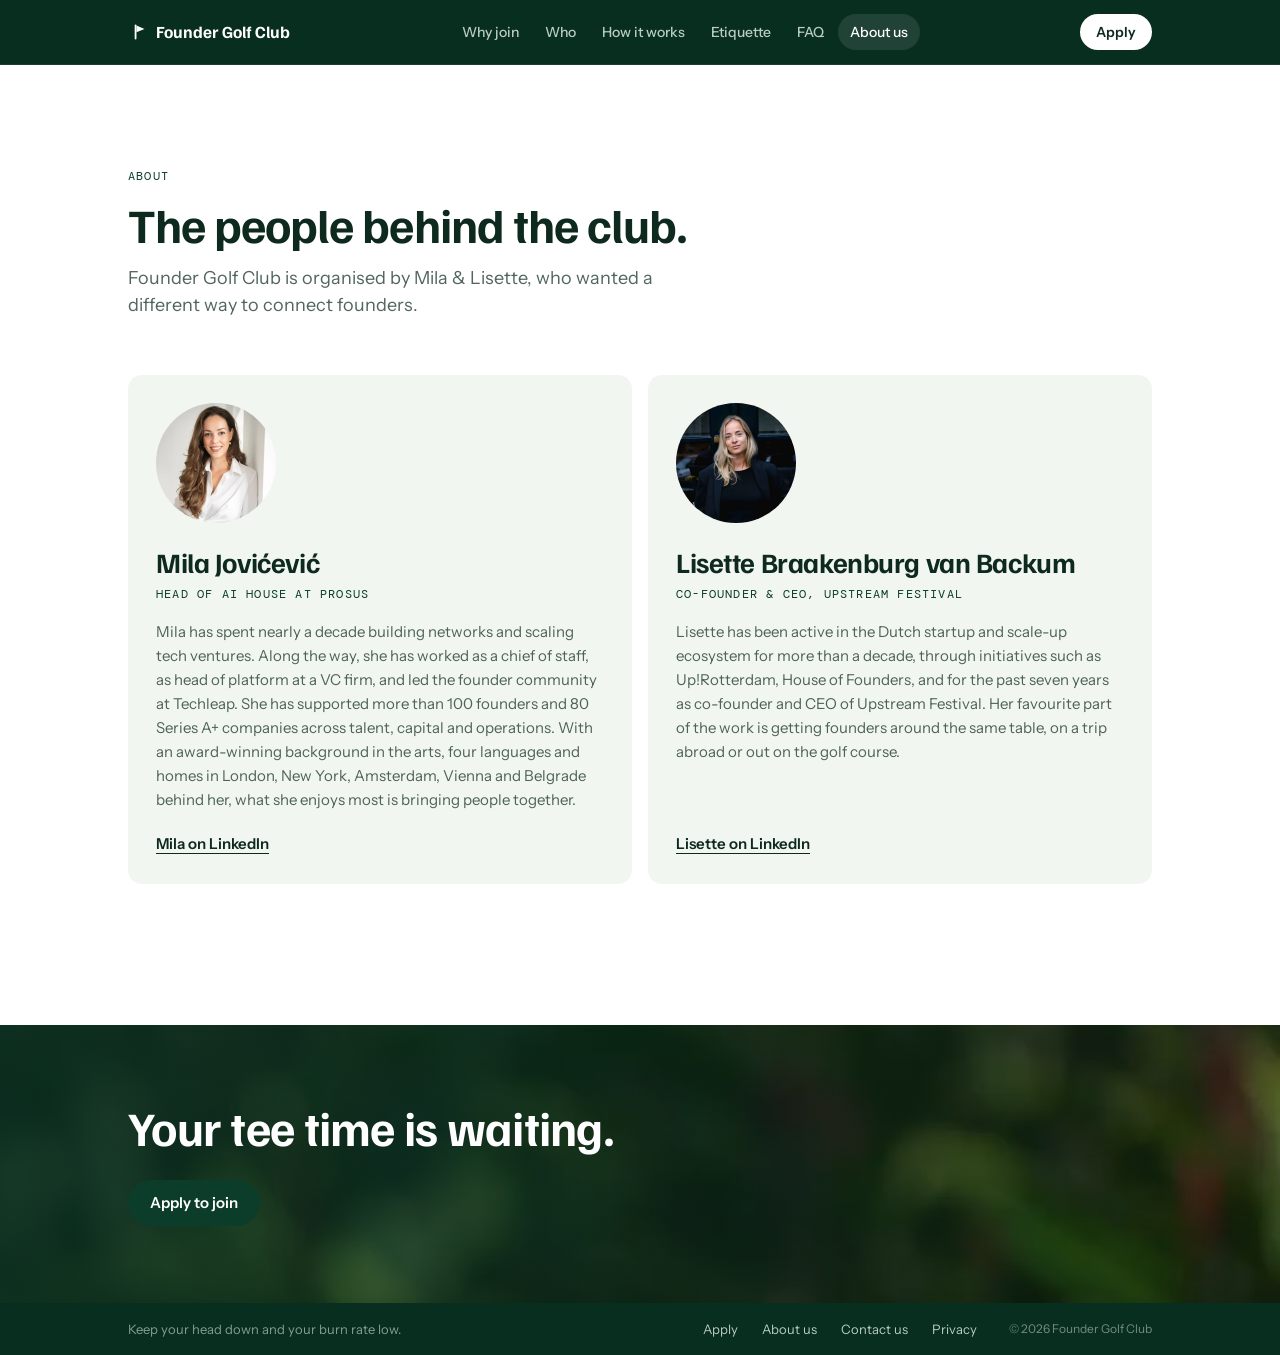
==== commit d402c4f8: "Rename About to About us, link names to LinkedIn, fix phone menu spacing - Top menu and footer say "" ====
--- a/about/index.html
+++ b/about/index.html
@@ -9,7 +9,7 @@
   <meta property="og:url" content="https://www.foundergolfclub.nl/about/">
   <meta property="og:title" content="About | Founder Golf Club">
   <meta property="og:description" content="Meet the people behind Founder Golf Club.">
-  <meta property="og:image" content="https://www.foundergolfclub.nl/images/og-image.jpg">
+  <meta property="og:image" content="https://www.foundergolfclub.nl/images/og-share.jpg">
   <meta property="og:image:width" content="1200">
   <meta property="og:image:height" content="630">
   <meta name="twitter:card" content="summary_large_image">
@@ -31,7 +31,7 @@
         <a href="/#how">How it works</a>
         <a href="/#etiquette">Etiquette</a>
         <a href="/#faq">FAQ</a>
-        <a href="/about/" aria-current="page">About</a>
+        <a href="/about/" aria-current="page">About us</a>
       </nav>
       <div class="header-actions">
         <a class="button button-white button-small" href="https://milaprojects.notion.site/40cae63767768053b13bd6b14be5f0df" target="_blank" rel="noopener">Apply</a>
@@ -78,7 +78,7 @@
       <p class="footer-tagline">Keep your head down and your burn rate low.</p>
       <nav class="footer-links" aria-label="Footer">
         <a href="https://milaprojects.notion.site/40cae63767768053b13bd6b14be5f0df" target="_blank" rel="noopener">Apply</a>
-        <a href="/about/">About</a>
+        <a href="/about/">About us</a>
         <a href="/contact/">Contact us</a>
         <a href="/privacy/">Privacy</a>
       </nav>
--- a/styles.css
+++ b/styles.css
@@ -71,9 +71,10 @@
 .menu-button { display: none; min-height: 36px; padding: 0 14px; border: 1px solid rgba(255, 255, 255, .35); border-radius: 999px; background: transparent; color: var(--white); font: 600 14px var(--body); cursor: pointer; }
 
 @media (max-width: 960px) {
-  .header-inner { flex-wrap: wrap; gap: 0 12px; }
+  /* Fixed space above and below the logo row, so it stays put when the menu opens */
+  .header-inner { flex-wrap: wrap; gap: 0 12px; min-height: 0; padding-top: 14px; padding-bottom: 14px; }
   .menu-button { display: inline-flex; align-items: center; }
-  .nav { order: 3; display: none; width: 100%; flex-direction: column; align-items: stretch; padding: 4px 0 16px; }
+  .nav { order: 3; display: none; width: 100%; flex-direction: column; align-items: stretch; margin-top: 14px; padding-top: 10px; border-top: 1px solid rgba(255, 255, 255, .1); }
   .nav.is-open { display: flex; }
   .nav a { min-height: 46px; padding: 0 12px; font-size: 16px; border-radius: 10px; }
 }
@@ -108,6 +109,13 @@
   .hero-video { transform: none; }
 }
 @media (prefers-reduced-motion: reduce) { .hero-video { display: none; } }
+/* The video is only a background: no taps, and never the phone's own play button.
+   When the phone won't play it, it is hidden and the still image behind it shows. */
+.hero-video { pointer-events: none; }
+.hero-video.is-blocked { display: none; }
+.hero-video::-webkit-media-controls,
+.hero-video::-webkit-media-controls-start-playback-button,
+.hero-video::-webkit-media-controls-overlay-play-button { display: none !important; -webkit-appearance: none; }
 
 /* Sections */
 .section { padding-top: var(--section-space); padding-bottom: var(--section-space); }
@@ -248,7 +256,7 @@
 /* Organisers strip on the home page */
 .organisers-strip { padding-top: clamp(56px, 7vw, 88px); padding-bottom: clamp(56px, 7vw, 88px); }
 .organisers-head { display: flex; flex-wrap: wrap; align-items: baseline; justify-content: space-between; gap: 8px 24px; }
-.organisers-more { display: inline-flex; align-items: center; min-height: 44px; font-size: 15px; font-weight: 600; text-underline-offset: 4px; }
+.organisers-more { display: flex; width: max-content; margin-left: auto; align-items: center; min-height: 44px; margin-top: 28px; font-size: 15px; font-weight: 600; text-underline-offset: 4px; }
 .quotes { margin-top: 20px; display: grid; grid-template-columns: repeat(2, minmax(0, 1fr)); gap: 16px 48px; }
 .quote { padding-top: 24px; border-top: 1px solid var(--line); display: flex; flex-direction: column; gap: 20px; }
 .quote blockquote { margin: 0; font-family: var(--display); font-weight: 700; font-size: clamp(20px, 2.2vw, 26px); line-height: 1.25; letter-spacing: -.01em; text-wrap: balance; }
@@ -257,6 +265,8 @@
 .quote figcaption { margin-top: auto; display: flex; align-items: center; gap: 14px; font-size: 14px; color: var(--ink-soft); }
 .quote figcaption img { flex: none; width: 52px; height: 52px; border-radius: 50%; object-fit: cover; object-position: 50% 30%; }
 .quote figcaption strong { display: block; font-weight: 600; color: var(--ink); }
+.quote figcaption strong a { text-decoration: underline; text-decoration-thickness: 1px; text-underline-offset: 3px; text-decoration-color: rgba(14, 42, 31, .3); }
+.quote figcaption strong a:hover { text-decoration-color: currentColor; }
 @media (max-width: 720px) { .quotes { grid-template-columns: 1fr; gap: 32px; } }
 
 /* Q&A: less space above and below than the other sections, so the list stays compact */
